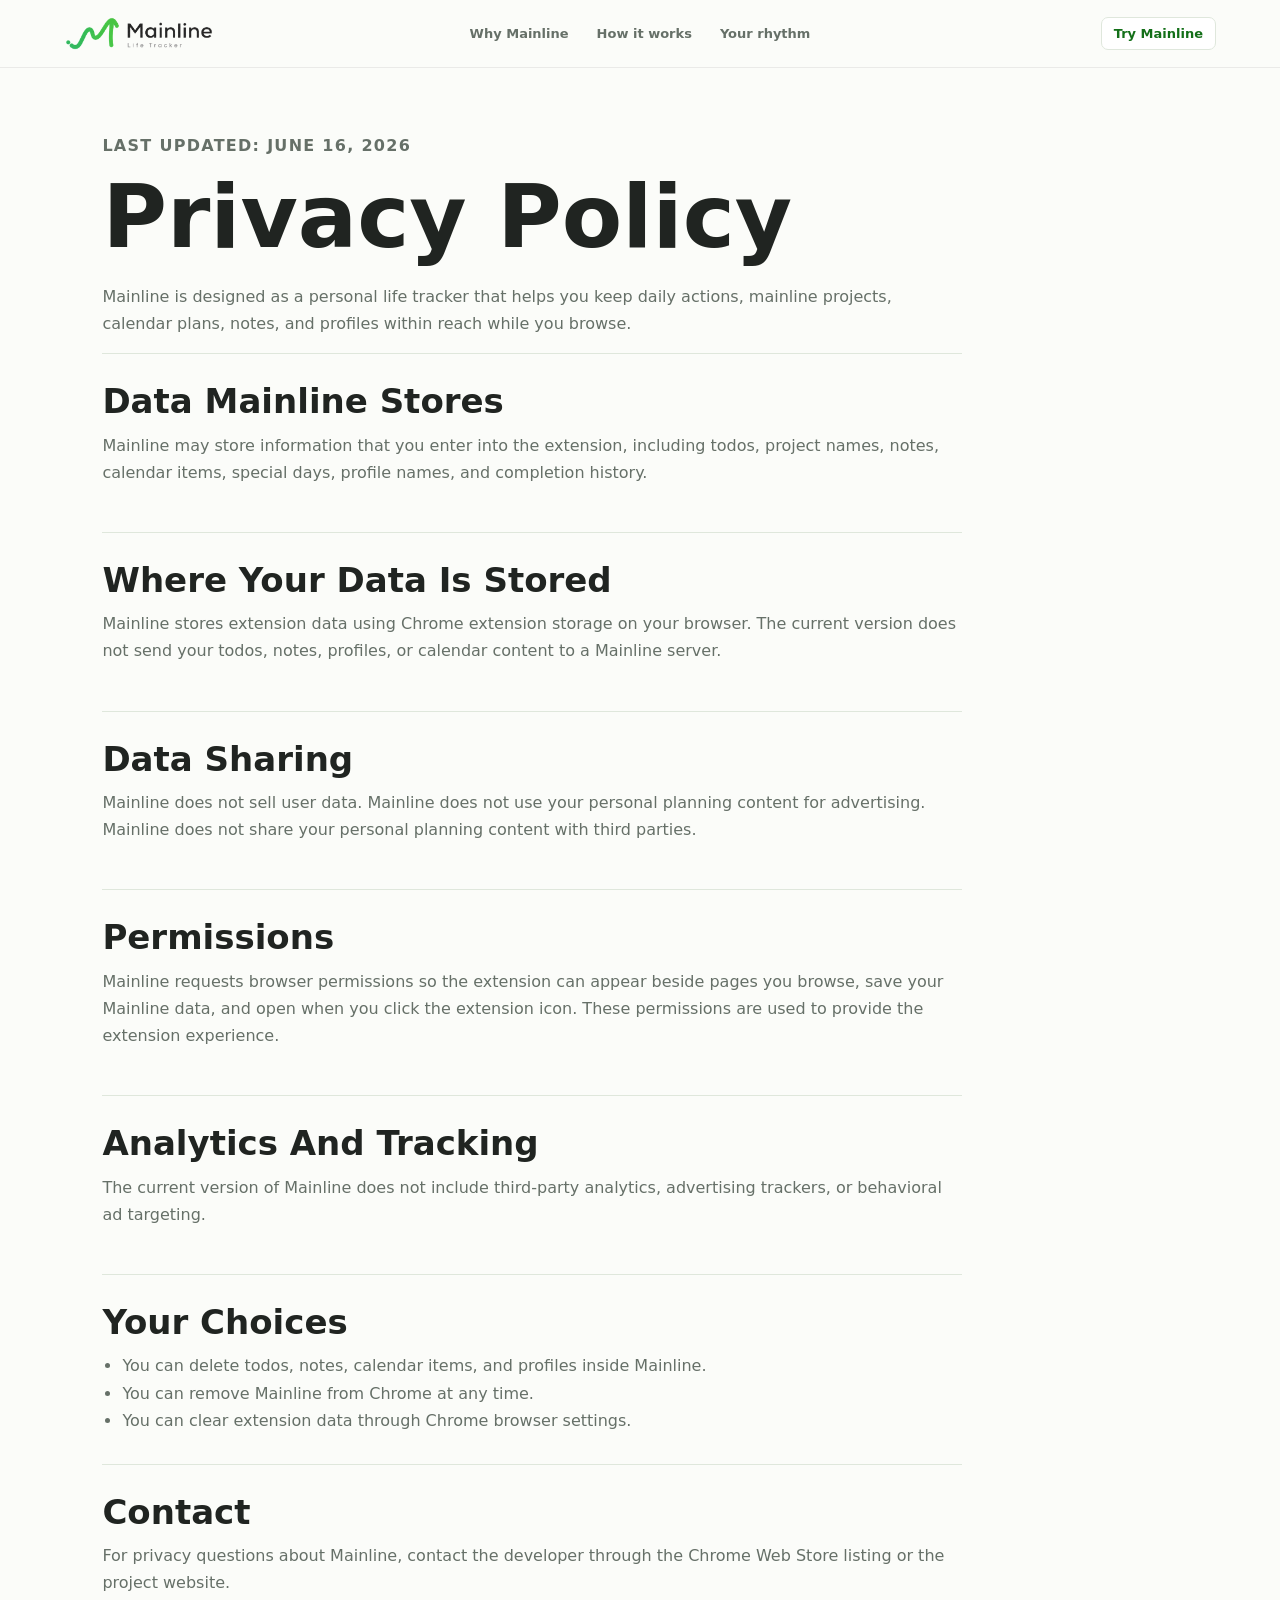
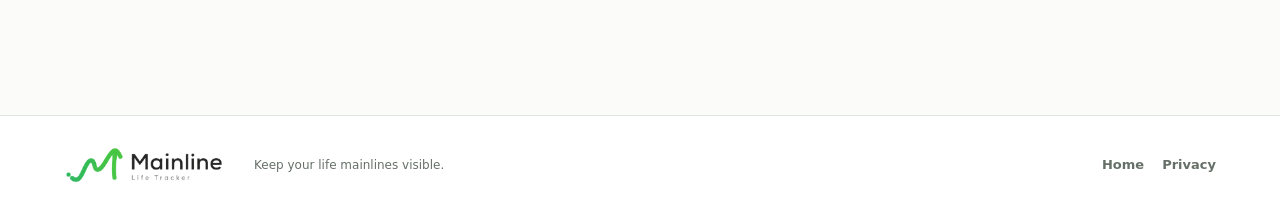
==== privacy.html @ 340141e1 "Add privacy policy for launch" ====
<!doctype html>
<html lang="en">
  <head>
    <meta charset="utf-8">
    <meta name="viewport" content="width=device-width, initial-scale=1">
    <meta name="description" content="Mainline privacy policy for the Chrome extension.">
    <title>Mainline Privacy Policy</title>
    <link rel="stylesheet" href="mainline-web.css?v=1.0.7-publish">
  </head>
  <body>
    <header class="site-header">
      <a class="brand" href="index.html#top" aria-label="Mainline home">
        <img src="brand-logo-cropped.png" alt="Mainline Life Tracker">
      </a>
      <nav aria-label="Main navigation">
        <a href="index.html#why">Why Mainline</a>
        <a href="index.html#how">How it works</a>
        <a href="index.html#rhythm">Your rhythm</a>
      </nav>
      <a class="header-action" href="https://lshangyu23-hash.github.io/mainline-web/downloads/Mainline-Beta-Chrome-Extension.zip">Try Mainline</a>
    </header>

    <main class="policy-page">
      <article class="policy-card">
        <p class="policy-updated">Last updated: June 16, 2026</p>
        <h1>Privacy Policy</h1>
        <p>Mainline is designed as a personal life tracker that helps you keep daily actions, mainline projects, calendar plans, notes, and profiles within reach while you browse.</p>

        <section>
          <h2>Data Mainline Stores</h2>
          <p>Mainline may store information that you enter into the extension, including todos, project names, notes, calendar items, special days, profile names, and completion history.</p>
        </section>

        <section>
          <h2>Where Your Data Is Stored</h2>
          <p>Mainline stores extension data using Chrome extension storage on your browser. The current version does not send your todos, notes, profiles, or calendar content to a Mainline server.</p>
        </section>

        <section>
          <h2>Data Sharing</h2>
          <p>Mainline does not sell user data. Mainline does not use your personal planning content for advertising. Mainline does not share your personal planning content with third parties.</p>
        </section>

        <section>
          <h2>Permissions</h2>
          <p>Mainline requests browser permissions so the extension can appear beside pages you browse, save your Mainline data, and open when you click the extension icon. These permissions are used to provide the extension experience.</p>
        </section>

        <section>
          <h2>Analytics And Tracking</h2>
          <p>The current version of Mainline does not include third-party analytics, advertising trackers, or behavioral ad targeting.</p>
        </section>

        <section>
          <h2>Your Choices</h2>
          <ul>
            <li>You can delete todos, notes, calendar items, and profiles inside Mainline.</li>
            <li>You can remove Mainline from Chrome at any time.</li>
            <li>You can clear extension data through Chrome browser settings.</li>
          </ul>
        </section>

        <section>
          <h2>Contact</h2>
          <p>For privacy questions about Mainline, contact the developer through the Chrome Web Store listing or the project website.</p>
        </section>
      </article>
    </main>

    <footer class="site-footer">
      <img src="brand-logo-cropped.png" alt="Mainline">
      <p>Keep your life mainlines visible.</p>
      <div class="footer-links">
        <a href="index.html#top">Home</a>
        <a href="privacy.html">Privacy</a>
      </div>
    </footer>
  </body>
</html>
---- mainline-web.css ----
:root {
  --ink: #202421;
  --muted: #667068;
  --green: #219424;
  --green-deep: #136f18;
  --green-soft: #eaf4e8;
  --line: #dfe7dc;
  --paper: #fbfcf9;
  --white: #ffffff;
  --amber: #c98a17;
  --red: #b45f6a;
}

* {
  box-sizing: border-box;
}

html {
  scroll-behavior: smooth;
}

body {
  margin: 0;
  background: var(--paper);
  color: var(--ink);
  font-family: Inter, ui-sans-serif, system-ui, -apple-system, BlinkMacSystemFont, "Segoe UI", Arial, sans-serif;
}

button,
a {
  font: inherit;
}

button {
  cursor: pointer;
}

.site-header {
  position: fixed;
  inset: 0 0 auto;
  z-index: 20;
  height: 68px;
  display: grid;
  grid-template-columns: 1fr auto 1fr;
  align-items: center;
  gap: 24px;
  padding: 0 clamp(20px, 5vw, 72px);
  border-bottom: 1px solid rgba(32, 36, 33, .08);
  background: rgba(251, 252, 249, .94);
  backdrop-filter: blur(14px);
}

.brand {
  width: 150px;
  display: block;
}

.brand img,
.site-footer img {
  display: block;
  width: 100%;
}

.site-header nav {
  display: flex;
  gap: 28px;
}

.site-header nav a,
.header-action,
.site-footer a {
  color: var(--muted);
  font-size: 13px;
  font-weight: 650;
  text-decoration: none;
}

.site-header nav a:hover,
.site-footer a:hover {
  color: var(--green-deep);
}

.header-action {
  justify-self: end;
  padding: 8px 12px;
  border: 1px solid var(--line);
  border-radius: 7px;
  color: var(--green-deep);
  background: var(--white);
}

.hero {
  position: relative;
  min-height: calc(100svh - 32px);
  padding: 132px clamp(24px, 7vw, 110px) 78px;
  overflow: hidden;
  border-bottom: 1px solid var(--line);
  background: #f7faf5;
}

.hero-copy {
  position: relative;
  z-index: 4;
  max-width: 650px;
  padding-top: clamp(28px, 6vh, 78px);
}

.eyebrow {
  margin: 0 0 14px;
  color: var(--green-deep);
  font-size: 11px;
  font-weight: 800;
  letter-spacing: .12em;
  text-transform: uppercase;
}

h1,
h2,
h3,
p {
  margin-top: 0;
}

h1 {
  margin-bottom: 16px;
  color: var(--ink);
  font-size: clamp(70px, 10vw, 142px);
  font-weight: 760;
  line-height: .86;
}

.hero-question {
  margin-bottom: 15px;
  color: var(--green-deep);
  font-size: clamp(25px, 3.4vw, 48px);
  font-weight: 680;
  line-height: 1.08;
}

.hero-lead {
  max-width: 590px;
  margin-bottom: 28px;
  color: var(--muted);
  font-size: clamp(16px, 1.6vw, 20px);
  line-height: 1.6;
}

.hero-actions {
  display: flex;
  align-items: center;
  gap: 16px;
}

.primary-action,
.text-action {
  min-height: 44px;
  border-radius: 7px;
  font-weight: 750;
}

.primary-action {
  display: inline-flex;
  align-items: center;
  justify-content: center;
  border: 1px solid var(--green-deep);
  background: var(--green-deep);
  color: var(--white);
  padding: 0 18px;
  text-decoration: none;
}

.primary-action:hover {
  background: #0f5d14;
}

.text-action {
  border: 0;
  background: transparent;
  color: var(--green-deep);
  padding: 0 6px;
}

.text-action:hover {
  text-decoration: underline;
}

.hero-download-note {
  max-width: 410px;
  margin: 12px 0 0;
  color: #7b867d;
  font-size: 11px;
  line-height: 1.5;
}

.hero-browser {
  position: absolute;
  z-index: 2;
  top: 96px;
  right: clamp(-160px, -9vw, -70px);
  width: min(62vw, 900px);
  height: calc(100% - 138px);
  min-height: 560px;
  border-left: 1px solid var(--line);
  background: var(--white);
  box-shadow: -24px 0 70px rgba(44, 62, 44, .08);
}

.browser-page {
  position: absolute;
  inset: 0 300px 0 0;
  padding: 70px 48px;
  background: #fff;
  overflow: hidden;
}

.browser-line {
  width: 70%;
  height: 8px;
  margin-bottom: 16px;
  border-radius: 2px;
  background: #edf0eb;
}

.browser-line.medium {
  width: 52%;
}

.browser-line.short {
  width: 31%;
}

.browser-line.lower {
  margin-top: 160px;
}

.hero-workflow {
  position: absolute;
  left: clamp(28px, 5vw, 76px);
  right: clamp(28px, 5vw, 76px);
  top: 185px;
  display: grid;
  grid-template-columns: minmax(170px, 1fr) 36px minmax(170px, 1fr);
  gap: 18px;
  align-items: center;
}

.workflow-card {
  min-height: 156px;
  padding: 16px 16px 14px;
  border: 1px solid #e1eadf;
  border-radius: 7px;
  background: rgba(253, 254, 251, .96);
  box-shadow: 0 18px 46px rgba(44, 62, 44, .08);
}

.workflow-kicker {
  display: block;
  margin-bottom: 9px;
  color: #8d978f;
  font-size: 9px;
  font-weight: 800;
  letter-spacing: .08em;
  text-transform: uppercase;
}

.workflow-card strong {
  display: flex;
  align-items: center;
  gap: 7px;
  color: #2f3831;
  font-size: 13px;
}

.workflow-card strong::before {
  content: "";
  width: 12px;
  height: 8px;
  border: 1px solid #63af5f;
  border-radius: 2px;
}

.workflow-input {
  height: 34px;
  display: flex;
  align-items: center;
  margin-top: 18px;
  padding: 0 10px;
  overflow: hidden;
  border: 1px solid #bddbb9;
  border-radius: 7px;
  background: #fbfdf9;
  color: #364039;
  font-size: 11px;
  animation: workflowInput 8.6s ease-in-out infinite;
  animation-delay: -1.8s;
}

.workflow-input span {
  display: block;
  max-width: 0;
  overflow: hidden;
  white-space: nowrap;
  animation: workflowTyping 8.6s steps(25, end) infinite;
  animation-delay: -1.8s;
}

.workflow-card em {
  display: block;
  margin-top: 11px;
  color: #9aa49c;
  font-size: 9px;
  font-style: normal;
}

.workflow-arrow {
  display: grid;
  place-items: center;
  color: var(--green);
  font-size: 38px;
  font-weight: 350;
  animation: workflowArrow 8.6s ease-in-out infinite;
  animation-delay: -1.8s;
}

.workflow-today {
  opacity: .64;
  transform: translateX(-8px);
  animation: workflowToday 8.6s ease-in-out infinite;
  animation-delay: -1.8s;
}

.workflow-today label {
  display: grid;
  grid-template-columns: 15px minmax(0, 1fr);
  column-gap: 7px;
  row-gap: 3px;
  align-items: start;
  margin-top: 22px;
  color: #374139;
  font-size: 11px;
  line-height: 1.35;
}

.workflow-today i {
  position: relative;
  width: 13px;
  height: 13px;
  border: 1px solid #aeb8af;
  border-radius: 3px;
  background: #fff;
  animation: workflowCheckBox 8.6s ease-in-out infinite;
  animation-delay: -1.8s;
}

.workflow-today i::after {
  content: "";
  position: absolute;
  left: 3px;
  top: 1px;
  width: 4px;
  height: 7px;
  border-right: 1.5px solid #fff;
  border-bottom: 1.5px solid #fff;
  opacity: 0;
  transform: rotate(40deg);
  animation: workflowTick 8.6s ease-in-out infinite;
  animation-delay: -1.8s;
}

.workflow-today label > span {
  animation: workflowDoneText 8.6s ease-in-out infinite;
  animation-delay: -1.8s;
}

.workflow-today small {
  grid-column: 2;
  color: #9ca59e;
  font-size: 8px;
}

@keyframes workflowInput {
  0%, 10% { border-color: #e1eadf; box-shadow: none; }
  18%, 50% { border-color: #72bd70; box-shadow: 0 0 0 3px rgba(33, 148, 36, .08); }
  70%, 100% { border-color: #dfe7dc; box-shadow: none; }
}

@keyframes workflowTyping {
  0%, 15% { max-width: 0; }
  36%, 100% { max-width: 190px; }
}

@keyframes workflowArrow {
  0%, 34% { opacity: .18; transform: translateX(-8px); }
  45%, 100% { opacity: 1; transform: translateX(0); }
}

@keyframes workflowToday {
  0%, 42% { opacity: .62; transform: translateX(-8px); }
  52%, 100% { opacity: 1; transform: translateX(0); }
}

@keyframes workflowCheckBox {
  0%, 64% { border-color: #aeb8af; background: #fff; }
  72%, 100% { border-color: #78b973; background: #78b973; }
}

@keyframes workflowTick {
  0%, 64% { opacity: 0; }
  72%, 100% { opacity: 1; }
}

@keyframes workflowDoneText {
  0%, 64% { color: #374139; text-decoration-color: transparent; }
  72%, 100% { color: #8d958f; text-decoration: line-through; }
}

.demo-panel {
  position: absolute;
  inset: 0 0 0 auto;
  width: 300px;
  display: flex;
  flex-direction: column;
  border-left: 1px solid var(--line);
  background: #fffefb;
}

.demo-head {
  display: flex;
  align-items: center;
  justify-content: space-between;
  padding: 20px 17px 8px;
}

.demo-head img {
  width: 142px;
}

.demo-plus {
  width: 26px;
  height: 26px;
  display: grid;
  place-items: center;
  border: 1px solid var(--line);
  border-radius: 7px;
  color: var(--green);
  font-weight: 800;
}

.demo-profile {
  padding: 0 18px 18px;
  color: var(--muted);
  font-size: 11px;
}

.demo-mainlines {
  padding: 0 18px;
}

.demo-mainlines div {
  display: grid;
  grid-template-columns: 14px 1fr auto;
  gap: 8px;
  align-items: center;
  min-height: 40px;
  color: #38413a;
  font-size: 12px;
}

.folder-icon {
  width: 12px;
  height: 8px;
  border: 1px solid #63af5f;
  border-radius: 2px;
}

.demo-mainlines b {
  color: #9ba39c;
  font-size: 14px;
}

.demo-today {
  margin-top: auto;
  min-height: 42%;
  padding: 16px 18px 24px;
  border-top: 1px solid var(--line);
}

.demo-today-head {
  display: flex;
  justify-content: space-between;
  margin-bottom: 16px;
  color: #8b938c;
  font-size: 10px;
  font-weight: 800;
  letter-spacing: .08em;
  text-transform: uppercase;
}

.demo-today-head strong {
  color: #343b35;
  letter-spacing: 0;
  text-transform: none;
}

.demo-today label {
  display: grid;
  grid-template-columns: 15px minmax(0, 1fr) auto;
  gap: 7px;
  align-items: start;
  margin-bottom: 14px;
  font-size: 11px;
  line-height: 1.35;
}

.demo-today input {
  position: relative;
  appearance: none;
  width: 13px;
  height: 13px;
  margin: 1px 0 0;
  border: 1px solid #adb8af;
  border-radius: 3px;
  background: #fff;
}

.demo-today input::after {
  content: "";
  position: absolute;
  left: 3px;
  top: 1px;
  width: 4px;
  height: 7px;
  border-right: 1.5px solid #fff;
  border-bottom: 1.5px solid #fff;
  opacity: 0;
  transform: rotate(40deg);
}

.demo-today input:checked,
.demo-row-check input {
  border-color: #78b973;
  background: #78b973;
}

.demo-today input:checked::after,
.demo-row-check input::after {
  opacity: 1;
}

.demo-row-check input {
  animation: demoCheck 7.6s ease-in-out infinite;
}

.demo-row-check span {
  animation: demoCompleteText 7.6s ease-in-out infinite;
}

.demo-today small {
  max-width: 72px;
  color: #a2aaa3;
  font-size: 8px;
  overflow: hidden;
  text-overflow: ellipsis;
  white-space: nowrap;
}

.demo-quick {
  color: #768077;
  font-size: 10px;
  animation: demoQuickFocus 7.6s ease-in-out infinite;
}

.demo-quick::first-letter {
  color: var(--green);
  font-size: 15px;
  font-weight: 800;
}

.demo-cursor {
  position: absolute;
  z-index: 6;
  left: calc(100% - 278px);
  top: 63%;
  width: 17px;
  height: 22px;
  filter: drop-shadow(0 3px 7px rgba(23, 38, 24, .18));
  animation: demoCursor 7.6s ease-in-out infinite;
  pointer-events: none;
}

.demo-cursor::before {
  content: "";
  position: absolute;
  inset: 0;
  clip-path: polygon(0 0, 0 100%, 6px 75%, 10px 96%, 14px 94%, 10px 72%, 17px 72%);
  background: #1f2a22;
}

.demo-cursor::after {
  content: "";
  position: absolute;
  left: -8px;
  top: -8px;
  width: 26px;
  height: 26px;
  border: 1px solid rgba(33, 148, 36, .45);
  border-radius: 50%;
  opacity: 0;
  animation: demoClickPulse 7.6s ease-in-out infinite;
}

@keyframes demoCursor {
  0%, 14% { transform: translate(0, 0); }
  22%, 34% { transform: translate(-2px, 2px) scale(.96); }
  47%, 68% { transform: translate(2px, 98px); }
  78%, 100% { transform: translate(2px, 98px) scale(.98); }
}

@keyframes demoClickPulse {
  0%, 18%, 29%, 51%, 62%, 100% { opacity: 0; transform: scale(.65); }
  22%, 55% { opacity: 1; transform: scale(1); }
}

@keyframes demoCheck {
  0%, 20% { border-color: #adb8af; background: #fff; }
  24%, 100% { border-color: #78b973; background: #78b973; }
}

@keyframes demoCompleteText {
  0%, 20% { color: inherit; text-decoration-color: transparent; }
  24%, 100% { color: #9aa39b; text-decoration: line-through; }
}

@keyframes demoQuickFocus {
  0%, 50%, 100% { color: #768077; }
  56%, 72% { color: var(--green-deep); }
}

.hero-noise span {
  position: absolute;
  z-index: 1;
  color: #809080;
  font-size: 12px;
  opacity: .16;
  animation: drift 8s ease-in-out infinite alternate;
}

.hero-noise span:nth-child(1) { left: 5%; top: 20%; }
.hero-noise span:nth-child(2) { left: 31%; top: 16%; animation-delay: -2s; }
.hero-noise span:nth-child(3) { left: 18%; top: 78%; animation-delay: -3s; }
.hero-noise span:nth-child(4) { left: 44%; top: 69%; animation-delay: -5s; }
.hero-noise span:nth-child(5) { left: 54%; top: 23%; animation-delay: -4s; }
.hero-noise span:nth-child(6) { left: 42%; top: 45%; animation-delay: -1s; }

@keyframes drift {
  to { transform: translate(12px, -10px); opacity: .06; }
}

.hero-next {
  position: absolute;
  z-index: 4;
  left: clamp(24px, 7vw, 110px);
  bottom: 26px;
  color: var(--muted);
  font-size: 12px;
  font-weight: 700;
  text-decoration: none;
}

.hero-next span {
  margin-left: 5px;
  color: var(--green);
}

.why-section,
.interactive-section,
.rhythm-section,
.start-section {
  padding: clamp(84px, 11vw, 160px) clamp(24px, 8vw, 128px);
}

.why-section,
.rhythm-section {
  background: var(--white);
}

.section-intro {
  max-width: 820px;
}

h2 {
  margin-bottom: 24px;
  font-size: clamp(39px, 6vw, 78px);
  font-weight: 720;
  line-height: 1.04;
}

.section-intro > p:last-child,
.feature-copy > p,
.mode-copy > p,
.start-copy > p {
  max-width: 660px;
  color: var(--muted);
  font-size: clamp(16px, 1.5vw, 20px);
  line-height: 1.65;
}

.contrast-flow {
  max-width: 1100px;
  display: grid;
  grid-template-columns: 1fr 160px 1fr;
  gap: 26px;
  align-items: center;
  margin-top: 80px;
}

.noise-column {
  min-height: 290px;
  position: relative;
}

.noise-column span {
  position: absolute;
  padding: 7px 10px;
  border: 1px solid #e8ebe7;
  border-radius: 6px;
  color: #8d958f;
  background: #fbfcfa;
  font-size: 12px;
}

.noise-column span:nth-child(1) { left: 0; top: 24px; }
.noise-column span:nth-child(2) { left: 45%; top: 2px; }
.noise-column span:nth-child(3) { right: 0; top: 78px; }
.noise-column span:nth-child(4) { left: 18%; top: 122px; }
.noise-column span:nth-child(5) { right: 14%; top: 172px; }
.noise-column span:nth-child(6) { left: 2%; top: 216px; }
.noise-column span:nth-child(7) { left: 48%; top: 250px; }

.focus-line {
  position: relative;
  height: 2px;
  background: var(--green);
}

.focus-line::after {
  content: "";
  position: absolute;
  top: 50%;
  right: -1px;
  width: 9px;
  height: 9px;
  border-top: 2px solid var(--green);
  border-right: 2px solid var(--green);
  transform: translateY(-50%) rotate(45deg);
}

.focus-column {
  display: grid;
  gap: 14px;
}

.focus-column strong {
  color: var(--green-deep);
  font-size: clamp(25px, 3vw, 42px);
}

.focus-column span {
  color: var(--muted);
  font-size: 15px;
}

.feature-section {
  display: grid;
  grid-template-columns: minmax(300px, .8fr) minmax(500px, 1.2fr);
  gap: clamp(50px, 8vw, 120px);
  align-items: center;
  padding: clamp(84px, 10vw, 150px) clamp(24px, 5vw, 80px);
  border-top: 1px solid var(--line);
  border-bottom: 1px solid var(--line);
  background: #f4f8f2;
}

.feature-copy h2 {
  font-size: clamp(38px, 5vw, 66px);
}

.quiet-list {
  margin: 36px 0 0;
  padding: 0;
  list-style: none;
}

.quiet-list li {
  display: grid;
  grid-template-columns: 32px 1fr;
  gap: 12px;
  padding: 15px 0;
  border-top: 1px solid var(--line);
  color: #465047;
  font-size: 14px;
  line-height: 1.5;
}

.quiet-list span {
  color: var(--green);
  font-size: 11px;
  font-weight: 800;
}

.product-visual {
  margin: 0;
}

.crisp-product-demo {
  width: 100%;
  min-height: 540px;
  display: grid;
  grid-template-columns: minmax(0, 1fr) 280px;
  overflow: hidden;
  border: 1px solid var(--line);
  border-radius: 7px;
  background: #fff;
  box-shadow: 0 24px 70px rgba(45, 66, 45, .12);
}

.crisp-page {
  padding: 48px 40px;
  color: #252a26;
}

.crisp-page strong {
  display: block;
  font-size: 20px;
}

.crisp-page p {
  color: var(--muted);
  font-size: 13px;
}

.crisp-page span {
  display: block;
  width: 62%;
  height: 7px;
  margin-top: 16px;
  border-radius: 2px;
  background: #eef1ec;
}

.crisp-page span:nth-of-type(2) { width: 48%; }
.crisp-page span:nth-of-type(3) { width: 29%; }

.crisp-panel {
  display: flex;
  flex-direction: column;
  border-left: 1px solid var(--line);
  background: #fffefb;
}

.crisp-head {
  display: flex;
  align-items: center;
  justify-content: space-between;
  padding: 18px 16px 7px;
}

.crisp-head img {
  width: 137px;
}

.crisp-head button,
.family-demo-head button {
  width: 25px;
  height: 25px;
  border: 1px solid var(--line);
  border-radius: 7px;
  background: #fff;
  color: var(--green);
}

.crisp-profile {
  padding: 0 17px 13px;
  color: #7c857e;
  font-size: 9px;
}

.crisp-folders {
  padding: 0 17px;
}

.crisp-folders p {
  display: grid;
  grid-template-columns: 12px 1fr auto;
  gap: 7px;
  align-items: center;
  margin: 0;
  min-height: 35px;
  font-size: 10px;
}

.crisp-folders span {
  width: 11px;
  height: 8px;
  border: 1px solid #63af5f;
  border-radius: 2px;
}

.crisp-folders b {
  color: #9da59e;
}

.crisp-today {
  margin-top: auto;
  min-height: 44%;
  padding: 15px 16px;
  border-top: 1px solid var(--line);
}

.crisp-today header {
  display: flex;
  justify-content: space-between;
  margin-bottom: 15px;
  color: #909892;
  font-size: 8px;
  font-weight: 800;
  letter-spacing: .08em;
  text-transform: uppercase;
}

.crisp-today header strong {
  color: #333934;
  letter-spacing: 0;
  text-transform: none;
}

.crisp-today label {
  display: grid;
  grid-template-columns: 14px 1fr auto;
  gap: 6px;
  align-items: start;
  margin-bottom: 12px;
  font-size: 9px;
  line-height: 1.35;
}

.crisp-today input {
  width: 12px;
  height: 12px;
  margin: 0;
  accent-color: #78b973;
}

.crisp-today input:checked + span {
  color: #8d958f;
  text-decoration: line-through;
}

.crisp-today small {
  color: #a4aca5;
  font-size: 7px;
}

.crisp-today button {
  border: 0;
  background: transparent;
  color: #718073;
  font-size: 9px;
  padding: 2px 0;
}

.product-visual figcaption {
  margin-top: 12px;
  color: var(--muted);
  font-size: 12px;
}

.interactive-section {
  background: var(--paper);
}

.mode-tabs {
  display: flex;
  gap: 4px;
  margin: 48px 0 20px;
  border-bottom: 1px solid var(--line);
}

.mode-tab {
  border: 0;
  border-bottom: 2px solid transparent;
  background: transparent;
  color: #7b857d;
  padding: 12px 18px;
  font-size: 13px;
  font-weight: 750;
}

.mode-tab.active {
  border-bottom-color: var(--green);
  color: var(--green-deep);
}

.mode-stage {
  min-height: 460px;
  display: grid;
  grid-template-columns: .75fr 1.25fr;
  gap: clamp(30px, 7vw, 100px);
  align-items: center;
  padding: 54px 0;
}

.mode-copy h3 {
  max-width: 580px;
  margin-bottom: 20px;
  font-size: clamp(30px, 4vw, 54px);
  line-height: 1.1;
}

.mode-kicker {
  color: var(--green-deep) !important;
  font-size: 11px !important;
  font-weight: 800;
  letter-spacing: .1em;
  text-transform: uppercase;
}

.mode-visual {
  min-height: 390px;
  display: grid;
  place-items: center;
  position: relative;
  overflow: hidden;
  border-left: 1px solid var(--line);
}

.mode-visual > img,
.review-animation {
  display: none;
}

.today-animation {
  width: min(520px, 90%);
}

.animated-row {
  display: grid;
  grid-template-columns: 26px 1fr auto;
  gap: 12px;
  align-items: center;
  padding: 18px 0;
  border-bottom: 1px solid var(--line);
  color: #3d463f;
}

.animated-row span {
  width: 17px;
  height: 17px;
  display: grid;
  place-items: center;
  border: 1px solid #aeb8af;
  border-radius: 3px;
  color: #fff;
  font-size: 11px;
}

.animated-row p {
  margin: 0;
}

.animated-row small {
  color: #9aa39b;
}

.animated-row.done {
  color: #929a93;
  text-decoration: line-through;
}

.animated-row.done span {
  border-color: #78b973;
  background: #78b973;
}

.mode-visual[data-mode="calendar"] > img {
  display: block;
  width: min(680px, 92%);
  border: 1px solid var(--line);
  border-radius: 7px;
}

.mode-visual[data-mode="calendar"] .today-animation {
  display: none;
}

.mode-visual[data-mode="review"] .today-animation {
  display: none;
}

.mode-visual[data-mode="review"] .review-animation {
  width: min(520px, 88%);
  display: grid;
  gap: 12px;
}

.review-animation p {
  color: var(--muted);
}

.review-animation strong {
  padding: 18px 0;
  border-bottom: 1px solid var(--line);
  color: var(--green-deep);
  font-size: 22px;
}

.rhythm-section {
  border-top: 1px solid var(--line);
}

.family-section {
  display: grid;
  grid-template-columns: minmax(320px, .9fr) minmax(440px, 1.1fr);
  gap: clamp(50px, 9vw, 130px);
  align-items: center;
  padding: clamp(84px, 11vw, 160px) clamp(24px, 8vw, 128px);
  border-top: 1px solid var(--line);
  background: #f4f8f2;
}

.family-copy h2 {
  font-size: clamp(39px, 5vw, 68px);
}

.family-copy > p {
  color: var(--muted);
  font-size: 16px;
  line-height: 1.65;
}

.family-profile-actions {
  display: flex;
  flex-wrap: wrap;
  gap: 7px;
  margin-top: 30px;
}

.family-profile,
.family-profile-add {
  min-height: 36px;
  display: inline-flex;
  align-items: center;
  gap: 7px;
  border: 1px solid var(--line);
  border-radius: 7px;
  background: #fff;
  color: #657067;
  padding: 5px 9px;
  font-size: 11px;
  font-weight: 700;
}

.family-profile span {
  width: 21px;
  height: 21px;
  display: grid;
  place-items: center;
  border-radius: 50%;
  background: #eef4ec;
  color: var(--green-deep);
  font-size: 9px;
}

.family-profile.active,
.family-profile:hover {
  border-color: #bad5b7;
  background: #eaf4e8;
  color: var(--green-deep);
}

.family-profile-add {
  border-style: dashed;
  color: var(--green-deep);
}

.family-note {
  margin-top: 10px;
  font-size: 11px !important;
}

.family-demo {
  overflow: hidden;
  border: 1px solid var(--line);
  border-radius: 7px;
  background: #fff;
  box-shadow: 0 24px 60px rgba(45, 66, 45, .1);
}

.family-demo-head {
  display: grid;
  grid-template-columns: 38px 1fr auto;
  gap: 10px;
  align-items: center;
  padding: 18px;
  border-bottom: 1px solid var(--line);
}

.family-avatar {
  width: 36px;
  height: 36px;
  display: grid;
  place-items: center;
  border-radius: 50%;
  background: #eaf4e8;
  color: var(--green-deep);
  font-weight: 800;
}

.family-demo-head strong,
.family-demo-head small {
  display: block;
}

.family-demo-head strong {
  font-size: 14px;
}

.family-demo-head small {
  margin-top: 2px;
  color: var(--muted);
  font-size: 10px;
}

.family-mainlines {
  padding: 8px 18px;
}

.family-mainlines > div {
  display: grid;
  grid-template-columns: 14px 1fr auto;
  gap: 10px;
  align-items: center;
  padding: 16px 0;
  border-bottom: 1px solid var(--line);
}

.family-mainlines > div > span {
  width: 13px;
  height: 13px;
  border: 1px solid #78b973;
  border-radius: 3px;
}

.family-mainlines p {
  margin: 0;
}

.family-mainlines strong,
.family-mainlines small {
  display: block;
}

.family-mainlines strong {
  font-size: 13px;
}

.family-mainlines small {
  margin-top: 3px;
  color: var(--muted);
  font-size: 11px;
}

.family-mainlines em {
  border-radius: 999px;
  background: #f1f6ef;
  color: #738075;
  font-size: 8px;
  font-style: normal;
  font-weight: 750;
  padding: 3px 6px;
}

.family-example {
  margin: 12px 18px 18px;
  padding: 13px 15px;
  border-left: 2px solid var(--green);
  background: #f7faf5;
}

.family-example span {
  color: var(--green-deep);
  font-size: 9px;
  font-weight: 800;
  letter-spacing: .09em;
  text-transform: uppercase;
}

.family-example p {
  margin: 6px 0 0;
  color: #58635a;
  font-size: 11px;
  line-height: 1.55;
}

.rhythm-list {
  max-width: 1100px;
  margin: 70px 0 0 auto;
  padding: 0;
  list-style: none;
}

.rhythm-list li {
  display: grid;
  grid-template-columns: 150px minmax(260px, .8fr) minmax(260px, 1fr);
  gap: 32px;
  padding: 28px 0;
  border-top: 1px solid var(--line);
}

.rhythm-list span {
  color: var(--green-deep);
  font-size: 11px;
  font-weight: 800;
  letter-spacing: .08em;
  text-transform: uppercase;
}

.rhythm-list strong {
  font-size: 20px;
}

.rhythm-list p {
  margin: 0;
  color: var(--muted);
  font-size: 14px;
  line-height: 1.6;
}

.start-section {
  min-height: 70vh;
  display: grid;
  grid-template-columns: 1fr 1fr;
  gap: 80px;
  align-items: center;
  overflow: hidden;
  background: #eef6ec;
}

.start-copy h2 {
  max-width: 760px;
}

.start-copy small {
  display: block;
  margin-top: 14px;
  color: #778078;
  font-size: 11px;
}

.start-mainline {
  position: relative;
  height: 360px;
}

.start-mainline svg {
  width: 100%;
  height: 100%;
  overflow: visible;
}

.mainline-ghost,
.mainline-path {
  fill: none;
  stroke-linecap: round;
  stroke-linejoin: round;
}

.mainline-ghost {
  stroke: rgba(33, 148, 36, .13);
  stroke-width: 14;
}

.mainline-path {
  stroke: var(--green);
  stroke-width: 3;
  stroke-dasharray: 900;
  stroke-dashoffset: 900;
  animation: drawMainline 4.8s ease-in-out infinite;
}

@keyframes drawMainline {
  0% { stroke-dashoffset: 900; opacity: .35; }
  55%, 82% { stroke-dashoffset: 0; opacity: 1; }
  100% { stroke-dashoffset: -900; opacity: .35; }
}

.site-footer {
  display: grid;
  grid-template-columns: 160px 1fr auto;
  gap: 30px;
  align-items: center;
  padding: 30px clamp(24px, 5vw, 72px);
  border-top: 1px solid var(--line);
  background: var(--white);
}

.site-footer p {
  margin: 0;
  color: var(--muted);
  font-size: 12px;
}

.footer-links {
  display: flex;
  gap: 18px;
  justify-self: end;
}

.policy-page {
  min-height: 100vh;
  padding: 132px clamp(24px, 8vw, 128px) 72px;
  background: var(--paper);
}

.policy-card {
  max-width: 860px;
}

.policy-card h1 {
  margin-bottom: 24px;
  font-size: clamp(48px, 7vw, 88px);
  line-height: .95;
}

.policy-updated {
  color: var(--green-deep);
  font-size: 12px;
  font-weight: 800;
  letter-spacing: .08em;
  text-transform: uppercase;
}

.policy-card section {
  padding: 30px 0;
  border-top: 1px solid var(--line);
}

.policy-card h2 {
  margin-bottom: 12px;
  font-size: clamp(24px, 3vw, 34px);
}

.policy-card p,
.policy-card li {
  color: var(--muted);
  font-size: 16px;
  line-height: 1.7;
}

.policy-card ul {
  margin: 0;
  padding-left: 20px;
}

.policy-card a {
  color: var(--green-deep);
  font-weight: 700;
}

.reveal {
  opacity: 0;
  transform: translateY(18px);
  transition: opacity 600ms ease, transform 600ms ease;
}

.reveal.visible {
  opacity: 1;
  transform: translateY(0);
}

@media (max-width: 1050px) {
  .site-header {
    grid-template-columns: 1fr auto;
  }

  .site-header nav {
    display: none;
  }

  .hero {
    min-height: calc(100svh - 24px);
  }

  .hero-copy {
    max-width: 600px;
  }

  .hero-browser {
    top: auto;
    right: -80px;
    bottom: 0;
    width: 84vw;
    height: 48%;
    min-height: 420px;
  }

  .feature-section,
  .mode-stage,
  .family-section {
    grid-template-columns: 1fr;
  }

  .mode-visual {
    border-top: 1px solid var(--line);
    border-left: 0;
  }
}

@media (max-width: 720px) {
  .site-header {
    height: 60px;
    padding: 0 16px;
  }

  .brand {
    width: 128px;
  }

  .header-action {
    padding: 7px 9px;
    font-size: 11px;
  }

  .hero {
    min-height: calc(100svh - 22px);
    padding: 102px 20px 60px;
  }

  h1 {
    font-size: 68px;
  }

  .hero-question {
    font-size: 31px;
  }

  .hero-actions {
    align-items: stretch;
    flex-direction: column;
  }

  .hero-browser {
    right: -150px;
    width: 560px;
    height: 34%;
    min-height: 280px;
  }

  .browser-page {
    display: none;
  }

  .demo-panel {
    width: 280px;
  }

  .why-section,
  .interactive-section,
  .rhythm-section,
  .start-section {
    padding: 72px 20px;
  }

  h2 {
    font-size: 40px;
  }

  .contrast-flow {
    grid-template-columns: 1fr;
    margin-top: 50px;
  }

  .focus-line {
    width: 2px;
    height: 70px;
    margin-left: 50%;
  }

  .focus-line::after {
    right: auto;
    bottom: -1px;
    top: auto;
    left: 50%;
    transform: translateX(-50%) rotate(135deg);
  }

  .feature-section {
    grid-template-columns: minmax(0, 1fr);
    padding: 72px 20px;
  }

  .crisp-product-demo {
    min-height: 390px;
    grid-template-columns: 1fr 210px;
  }

  .crisp-page {
    padding: 30px 20px;
  }

  .crisp-panel {
    font-size: 85%;
  }

  .family-section {
    grid-template-columns: minmax(0, 1fr);
    padding: 72px 20px;
  }

  .mode-tabs {
    overflow-x: auto;
  }

  .mode-tab {
    flex: 1 0 auto;
  }

  .mode-stage {
    padding-top: 24px;
  }

  .mode-visual {
    min-height: 280px;
  }

  .rhythm-list {
    margin-top: 50px;
  }

  .rhythm-list li {
    grid-template-columns: 1fr;
    gap: 9px;
  }

  .start-section {
    min-height: auto;
    grid-template-columns: 1fr;
  }

  .start-mainline {
    height: 180px;
  }

  .site-footer {
    grid-template-columns: 1fr;
    gap: 12px;
    padding: 26px 20px;
  }

  .footer-links {
    justify-self: start;
  }

  .site-footer img {
    width: 140px;
  }
}

@media (prefers-reduced-motion: reduce) {
  html {
    scroll-behavior: auto;
  }

  *,
  *::before,
  *::after {
    animation-duration: .001ms !important;
    animation-iteration-count: 1 !important;
    transition-duration: .001ms !important;
  }
}
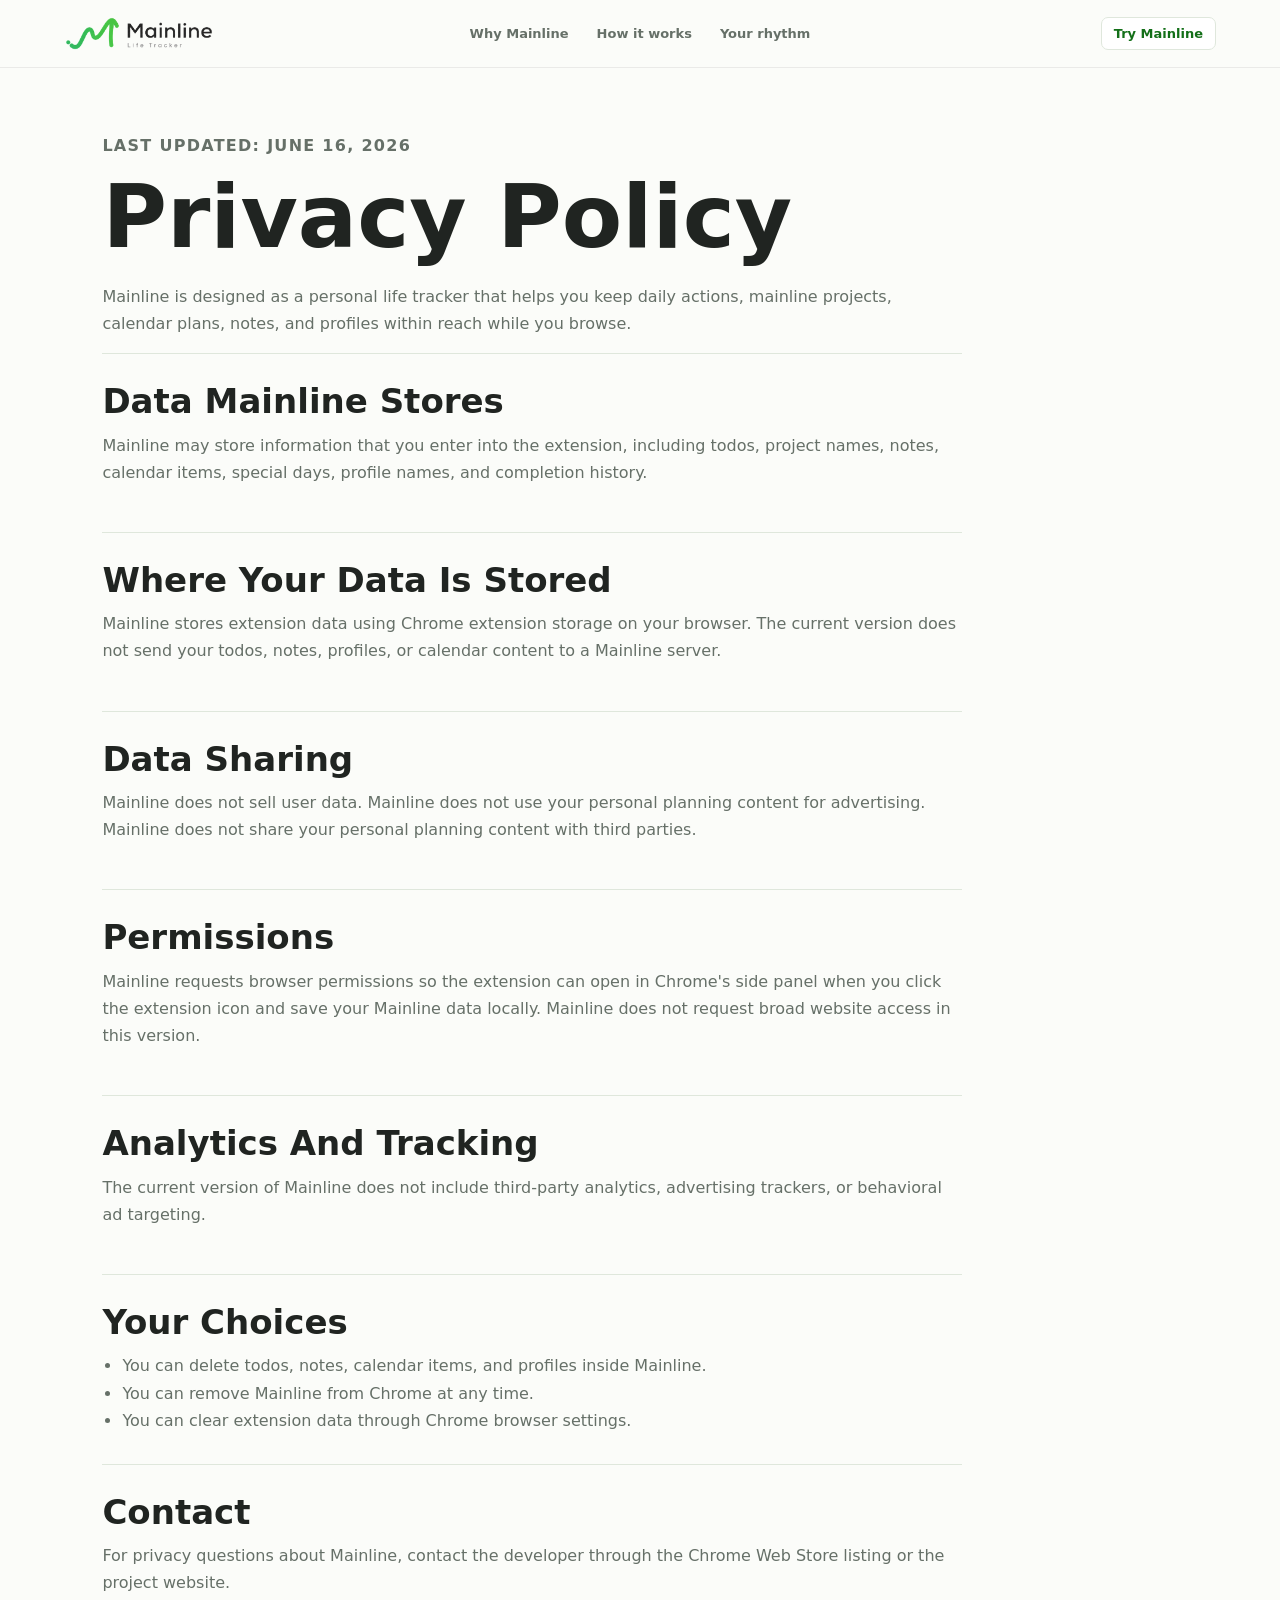
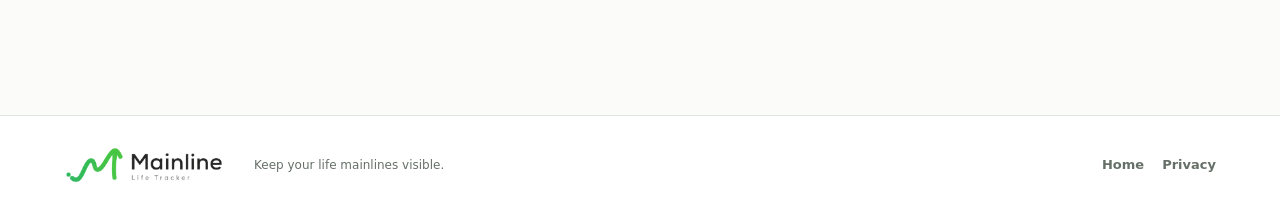
==== commit 23d1a8d0: "Update website for side panel release" ====
--- a/privacy.html
+++ b/privacy.html
@@ -5,7 +5,7 @@
     <meta name="viewport" content="width=device-width, initial-scale=1">
     <meta name="description" content="Mainline privacy policy for the Chrome extension.">
     <title>Mainline Privacy Policy</title>
-    <link rel="stylesheet" href="mainline-web.css?v=1.0.7-publish">
+    <link rel="stylesheet" href="mainline-web.css?v=1.0.9-sidepanel">
   </head>
   <body>
     <header class="site-header">
@@ -43,7 +43,7 @@
 
         <section>
           <h2>Permissions</h2>
-          <p>Mainline requests browser permissions so the extension can appear beside pages you browse, save your Mainline data, and open when you click the extension icon. These permissions are used to provide the extension experience.</p>
+          <p>Mainline requests browser permissions so the extension can open in Chrome's side panel when you click the extension icon and save your Mainline data locally. Mainline does not request broad website access in this version.</p>
         </section>
 
         <section>
--- a/mainline-web.css
+++ b/mainline-web.css
@@ -1478,6 +1478,32 @@
   transform: translateY(0);
 }
 
+@media (max-width: 1350px) {
+  .hero {
+    min-height: auto;
+    padding-bottom: 56px;
+  }
+
+  .hero-copy {
+    max-width: 600px;
+  }
+
+  .hero-browser {
+    position: relative;
+    top: auto;
+    right: auto;
+    bottom: auto;
+    width: min(100%, 900px);
+    height: 500px;
+    min-height: 0;
+    margin-top: 48px;
+    margin-left: auto;
+    border: 1px solid var(--line);
+    border-radius: 7px;
+    box-shadow: 0 24px 70px rgba(44, 62, 44, .08);
+  }
+}
+
 @media (max-width: 1050px) {
   .site-header {
     grid-template-columns: 1fr auto;
@@ -1485,23 +1511,6 @@
 
   .site-header nav {
     display: none;
-  }
-
-  .hero {
-    min-height: calc(100svh - 24px);
-  }
-
-  .hero-copy {
-    max-width: 600px;
-  }
-
-  .hero-browser {
-    top: auto;
-    right: -80px;
-    bottom: 0;
-    width: 84vw;
-    height: 48%;
-    min-height: 420px;
   }
 
   .feature-section,
@@ -1516,6 +1525,40 @@
   }
 }
 
+@media (max-width: 900px) {
+  .browser-page {
+    inset: 0 270px 0 0;
+    padding: 50px 32px;
+  }
+
+  .demo-panel {
+    width: 270px;
+  }
+
+  .demo-head img {
+    width: 128px;
+  }
+
+  .hero-workflow {
+    left: 14px;
+    right: 14px;
+    top: 150px;
+    gap: 10px;
+    grid-template-columns: minmax(130px, 1fr) 24px minmax(130px, 1fr);
+    transform: scale(.86);
+    transform-origin: center;
+  }
+
+  .workflow-card {
+    min-height: 144px;
+    padding: 13px;
+  }
+
+  .workflow-card strong {
+    font-size: 12px;
+  }
+}
+
 @media (max-width: 720px) {
   .site-header {
     height: 60px;
@@ -1550,10 +1593,10 @@
   }
 
   .hero-browser {
-    right: -150px;
-    width: 560px;
-    height: 34%;
-    min-height: 280px;
+    width: min(100%, 360px);
+    height: 360px;
+    min-height: 0;
+    margin: 34px auto 0;
   }
 
   .browser-page {
@@ -1561,7 +1604,8 @@
   }
 
   .demo-panel {
-    width: 280px;
+    width: 100%;
+    border-left: 0;
   }
 
   .why-section,
